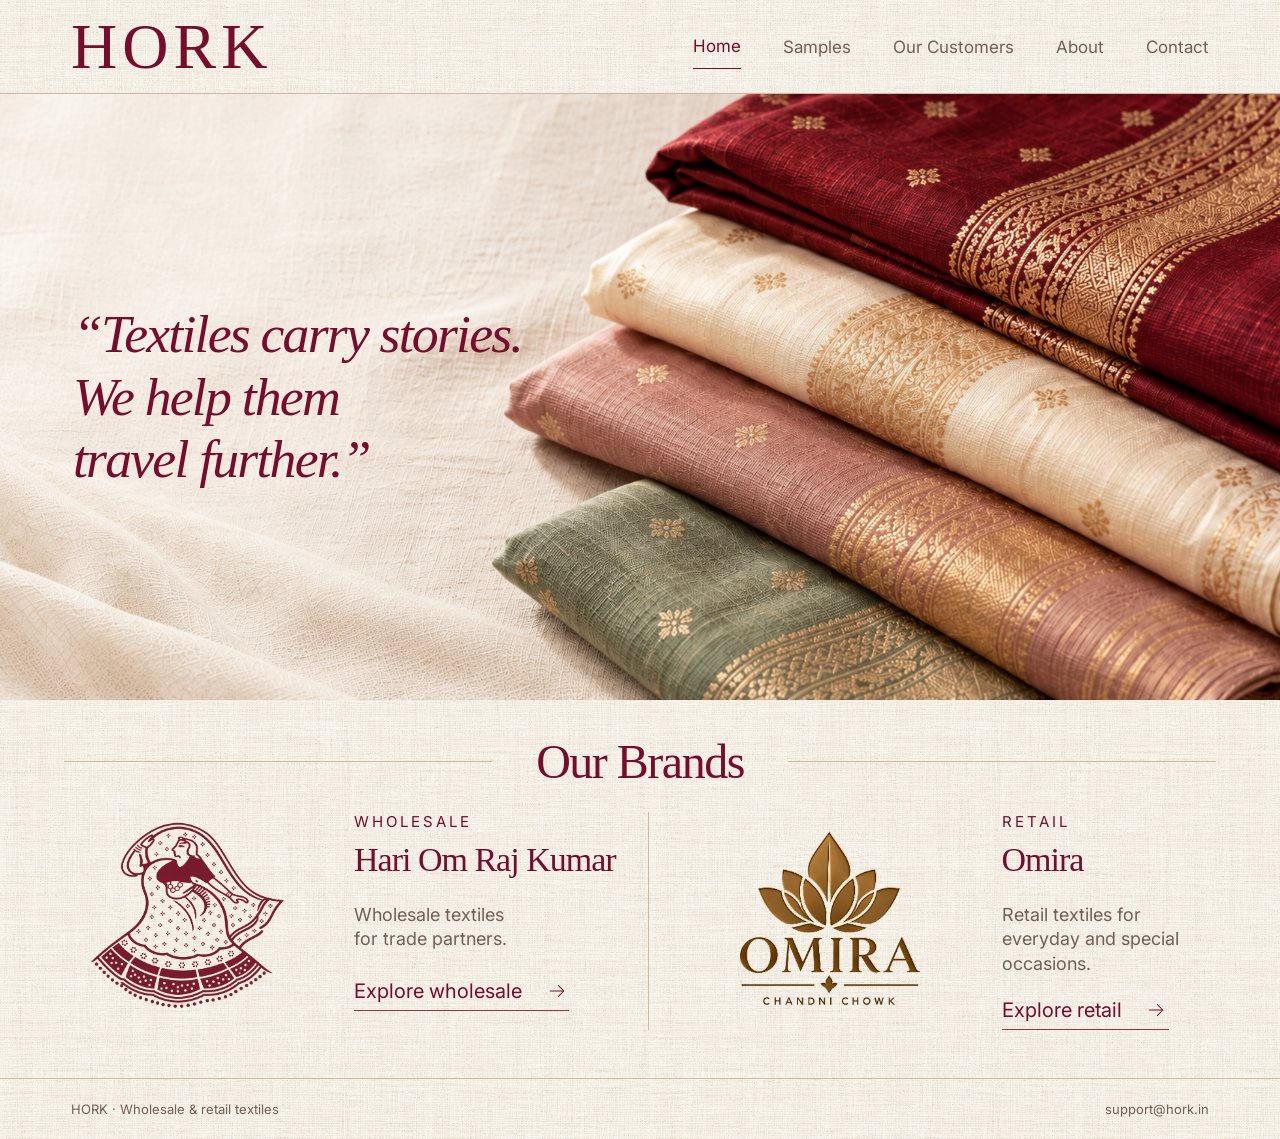
==== index.html @ 2f0a8061 "Publish linen HORK website with brand stories, samples, customers and contact" ====
<!doctype html>
<html lang="en">
  <head>
    <meta charset="UTF-8" />
    <meta name="viewport" content="width=device-width, initial-scale=1.0" />
    <meta name="description" content="HORK: Hari Om Raj Kumar wholesale textiles and Omira retail sarees." />
    <title>HORK — Sarees &amp; Textiles</title>
    <script type="module" crossorigin src="/assets/index-D04ZUl2L.js"></script>
    <link rel="stylesheet" crossorigin href="/assets/index-C1t4Ljke.css">
  </head>
  <body>
    <div id="root"></div>
  </body>
</html>
---- assets/index-C1t4Ljke.css ----
@import"https://fonts.googleapis.com/css2?family=Inter:wght@400;500&display=swap";:root{font-family:Inter,Arial,sans-serif;color:#715f58;background:#fcf9f3;--maroon:#760d2d;--rule:#cfb9a4}html{scroll-behavior:smooth}body{background:url(/assets/linen-texture.png) repeat;background-size:650px}button{font:inherit;cursor:pointer}a{color:inherit}a:focus-visible,button:focus-visible{outline:3px solid #b78a44;outline-offset:6px}h1,h2,h3,p{margin:0}h1,h2,h3,.wordmark{font-family:Georgia,Times New Roman,serif;font-weight:400;color:var(--maroon)}header{height:94px;padding:0 5.55%;display:flex;align-items:center;justify-content:space-between;border-bottom:1px solid var(--rule)}.wordmark{font-size:64px;letter-spacing:5px;text-decoration:none;line-height:1}nav{display:flex;align-items:center;gap:42px;font-size:17px}nav a,nav button{border:0;background:none;text-decoration:none;padding:12px 0;color:inherit}nav a[aria-current]{color:var(--maroon);border-bottom:1px solid var(--maroon)}nav a:hover,nav button:hover{color:var(--maroon)}.menu-toggle{display:none}.hero{height:606px;position:relative;overflow:hidden}.hero-image{width:100%;height:100%;position:absolute;top:0;right:0;bottom:0;left:0;object-fit:cover;object-position:center}.hero-content{position:relative;padding:116px 0 0 5.7%;width:43%}h1{font-size:100px;letter-spacing:-4px;line-height:.85}.hero p{font-size:30px;line-height:1.4;margin:25px 0 27px}.primary{display:inline-flex;align-items:center;justify-content:center;gap:26px;background:#7e203b;color:#fffaf5;text-decoration:none;padding:20px 42px;font-size:20px;min-height:65px}.primary:hover{background:#68122c}.arrow{display:inline-block;flex:none;width:25px;height:20px;background:currentColor;mask:url(/assets/arrow-right.svg) center/contain no-repeat}.brands{padding:34px 5% 48px;scroll-margin-top:16px}.section-heading{display:flex;align-items:center;gap:44px;margin-bottom:23px}.section-heading:before,.section-heading:after{content:"";height:1px;flex:1;background:var(--rule)}h2{font-size:48px;letter-spacing:-1.5px}.brand-grid{display:grid;grid-template-columns:1fr 1fr}.brand{display:grid;grid-template-columns:245px 1fr;gap:43px;padding:0 32px 0 2px;align-items:start}.brand+.brand{border-left:1px solid var(--rule);padding:0 0 0 58px;grid-template-columns:245px 1fr;gap:50px}.brand-logo{width:220px;height:220px;object-fit:contain;margin:2px auto 0}.eyebrow{font-size:15px;letter-spacing:3px;text-transform:uppercase;color:var(--maroon);margin-bottom:10px}h3{font-size:34px;white-space:nowrap;letter-spacing:-1px}.subtitle{font-size:20px;line-height:1.5}.gold-rule{height:1px;width:54px;background:#b88a42;margin:17px 0}.description{font-size:20px;line-height:1.35;white-space:pre-line;min-height:54px}.text-link{border:0;border-bottom:1px solid #96324b;background:none;color:var(--maroon);display:inline-flex;align-items:center;gap:22px;font-size:20px;padding:0 0 7px;margin-top:22px}.text-link:hover{color:#a33655}footer{padding:22px 5.55%;border-top:1px solid var(--rule);display:flex;justify-content:space-between;font-size:13px}footer a{text-decoration:none}.skip{position:absolute;left:20px;top:-100px;background:#fff;padding:12px;z-index:10}.skip:focus{top:10px}.dialog-backdrop{position:fixed;top:0;right:0;bottom:0;left:0;background:#5d263c66;z-index:30;display:grid;place-items:center;padding:24px}dialog{position:relative;inset:auto;margin:0;border:1px solid var(--rule);max-width:600px;width:100%;background:#fcf9f3;color:#715f58;padding:46px}dialog h2{margin:18px 0}dialog p{line-height:1.7;margin-bottom:28px}dialog .close{float:right;background:none;border:0;color:var(--maroon);text-decoration:underline}dialog .primary{font-size:16px;padding:14px 24px}@media(min-width:1600px){.hero{height:42.2vw}.hero-content{padding-top:8vw}h1{font-size:7vw}.hero p{font-size:2.1vw}.brand{grid-template-columns:38% 1fr}.brand+.brand{grid-template-columns:38% 1fr}.brand-logo{width:90%;height:240px}}@media(max-width:1250px){.brand{grid-template-columns:34% 1fr;gap:22px;padding-right:22px}.brand+.brand{grid-template-columns:34% 1fr;gap:22px;padding-left:30px}.brand-logo{width:100%;height:190px}h3{font-size:27px}.description,.text-link,.subtitle{font-size:17px}.hero-content{width:48%}h1{font-size:88px}.hero p{font-size:25px}nav{gap:28px}}@media(max-width:760px){header{height:78px;padding:0 24px}.wordmark{font-size:40px}.menu-toggle{display:block;background:none;border:1px solid var(--rule);color:var(--maroon);padding:9px 13px}nav{display:none;position:absolute;top:78px;left:0;right:0;z-index:20;background:#fcf9f3;padding:16px 24px}nav.open{display:flex;flex-wrap:wrap;gap:24px}.hero{height:auto;padding-bottom:270px;background:#fcf9f3}.hero-image{top:auto;bottom:0;height:270px;object-position:right center}.hero-content{width:100%;padding:40px 24px 38px;background:url(/assets/linen-texture.png);background-size:650px}h1{font-size:65px;line-height:.95;letter-spacing:-2px}.hero p{font-size:21px;margin:20px 0 24px}.primary{font-size:17px;min-height:54px;padding:15px 24px}.brands{padding:30px 24px}.section-heading{gap:18px;margin-bottom:30px}h2{font-size:36px}.brand-grid{grid-template-columns:1fr}.brand,.brand+.brand{grid-template-columns:110px 1fr;gap:22px;padding:0;border:0}.brand+.brand{border-top:1px solid var(--rule);padding-top:28px;margin-top:28px}.brand-logo{height:130px}h3{font-size:25px;white-space:normal}.eyebrow{font-size:12px;letter-spacing:2px}.description{white-space:normal;min-height:0}.gold-rule{margin:13px 0}.text-link{margin-top:16px;font-size:16px;gap:12px}footer{gap:15px;flex-direction:column;padding:22px 24px}dialog{padding:28px}}@media(prefers-reduced-motion:reduce){html{scroll-behavior:auto}}.brand h3+.description{margin-top:24px}.contact-page .samples-intro{max-width:800px}.contact-layout{display:grid;grid-template-columns:.9fr 1.1fr;gap:64px;border-top:1px solid var(--rule);padding-top:42px}.contact-brand{display:flex;gap:24px;padding:20px 0 32px;margin-bottom:26px;border-bottom:1px solid var(--rule)}.contact-brand img{width:100px;height:110px;object-fit:contain}.contact-brand h2{font-size:30px;letter-spacing:-.8px;margin-bottom:12px}.contact-brand p:not(.eyebrow){font-size:17px;line-height:1.6;margin:0}.contact-email a{font-size:24px;color:var(--maroon);text-underline-offset:6px}.enquiry-panel{background:#fcf9f3b3;border:1px solid var(--rule);padding:36px}.enquiry-panel h2{font-size:38px;margin-bottom:18px}.enquiry-panel>p{font-size:16px!important}.enquiry-form{display:grid;grid-template-columns:1fr 1fr;gap:24px;margin-top:28px}.enquiry-form label{display:flex;flex-direction:column;gap:10px;font-size:15px;color:var(--maroon)}.enquiry-form label span{color:#715f58}.enquiry-form input,.enquiry-form select,.enquiry-form textarea{width:100%;min-width:0;background:#fffdf8;border:1px solid #c8b6a5;border-radius:0;padding:13px;color:#5c4541;font:inherit;min-height:48px}.enquiry-form textarea{resize:vertical}.enquiry-form :is(input,select,textarea):focus{outline:2px solid #986c3b;outline-offset:2px}.form-wide{grid-column:1/-1}.enquiry-form button{border:0;font-size:17px;padding:16px 24px;min-height:54px}.form-status{font-size:15px!important;margin:0!important}@media(max-width:950px){.contact-layout{gap:32px;grid-template-columns:1fr}.contact-details{display:grid;grid-template-columns:1fr 1fr;gap:24px}.contact-email{grid-column:1/-1}.contact-brand{margin-bottom:0}.contact-brand img{width:75px;height:90px}}@media(max-width:600px){.contact-details,.enquiry-form{grid-template-columns:1fr}.enquiry-panel{padding:24px}.contact-brand h2{font-size:28px}.contact-layout{padding-top:24px}.contact-page .samples-intro h1{font-size:46px}}.samples-page{min-height:calc(100vh - 160px)}.samples-intro{max-width:720px;margin-bottom:52px}.samples-intro h1{font-size:72px;line-height:1.1;letter-spacing:-2px;margin:18px 0 24px}.sample-collections{display:grid;grid-template-columns:1fr 1fr;gap:48px}.sample-collection{min-width:0;border-top:1px solid var(--rule);padding-top:28px}.sample-identity{display:flex;align-items:center;gap:24px;min-height:120px;margin-bottom:28px}.sample-identity img{width:100px;height:110px;object-fit:contain}.sample-identity h2{font-size:32px;letter-spacing:-.8px}.samples-empty{padding:44px 28px;border:1px dashed var(--rule);text-align:center;background:#fcf9f366}.samples-empty h3{font-size:27px;white-space:normal;margin-bottom:12px}.samples-empty p{margin:0!important;font-size:16px!important}@media(max-width:760px){.sample-collections{grid-template-columns:1fr;gap:36px}.samples-intro h1{font-size:52px}.sample-identity{gap:18px}.sample-identity h2{font-size:28px}.sample-identity img{width:80px;height:90px}}.hero-content.hero-quote{width:43%;height:100%;padding:0 0 0 5.7%;display:flex;align-items:center}.hero-quote h1{font-size:clamp(38px,4.2vw,68px);line-height:1.16;letter-spacing:-1.8px;font-style:italic}@media(max-width:760px){.hero-content.hero-quote{width:100%;height:auto;min-height:300px;padding:48px 24px}.hero-quote h1{font-size:42px;letter-spacing:-1px}}.about-page{max-width:1440px;margin:auto;padding:72px 5.55% 64px}.about-intro{display:grid;grid-template-columns:1.05fr 1fr;gap:64px;align-items:center;padding-bottom:72px}.about-intro h1{font-size:66px;line-height:1.08;letter-spacing:-2px;margin:20px 0 28px}.about-page p:not(.eyebrow){font-size:18px;line-height:1.75;max-width:650px;margin-bottom:18px}.about-page .about-lead{font-size:24px;line-height:1.5}.about-fabric{width:100%;height:440px;object-fit:cover;object-position:right center}.about-brand{display:grid;grid-template-columns:260px 1fr;gap:64px;border-top:1px solid var(--rule);padding:60px 0;align-items:start}.about-logo{display:flex;justify-content:center;padding:16px}.about-logo img{width:210px;height:230px;object-fit:contain}.about-brand h2{margin:12px 0 24px;font-size:44px}.about-page .text-link{margin-top:12px;font-size:18px;text-decoration:none}.about-contact{border-top:1px solid var(--rule);padding-top:48px;text-align:center}.about-contact p{margin:20px auto 26px!important}.about-contact h2{font-size:44px}@media(max-width:900px){.about-intro{gap:32px}.about-intro h1{font-size:48px}.about-brand{grid-template-columns:190px 1fr;gap:32px}.about-logo img{width:170px}.about-page{padding-top:44px}}@media(max-width:600px){.about-page{padding:36px 24px}.about-intro{grid-template-columns:1fr;padding-bottom:36px}.about-intro h1{font-size:44px}.about-fabric{height:240px}.about-brand{grid-template-columns:1fr;gap:20px;padding:36px 0}.about-logo{justify-content:flex-start;padding:0}.about-logo img{height:160px;width:160px}.about-brand h2,.about-contact h2{font-size:34px}.about-page .about-lead{font-size:22px}}dialog[open]{position:fixed;top:0;right:0;bottom:0;left:0;margin:auto;height:fit-content;max-height:90vh;overflow:auto}dialog::backdrop{background:#5d263c66}@media(min-width:1251px)and (max-width:1599px){h1{font-size:94px}.description{font-size:18px;min-height:54px}.brand-logo{height:205px}}.enquiry-form .field-label{color:var(--maroon);line-height:20px}.field-label small{font-size:inherit;color:#715f58;margin-left:4px}.select-shell{position:relative;display:block}.enquiry-form select{-webkit-appearance:none;-moz-appearance:none;appearance:none;padding-right:42px;height:48px;cursor:pointer}.select-chevron{position:absolute;right:16px;top:9px;font-size:23px;line-height:24px;pointer-events:none}.enquiry-form :is(input,select,textarea):focus{outline:2px solid var(--maroon);outline-offset:2px}.customers-page .samples-intro{max-width:1000px}.customer-map{margin:0 0 60px;position:relative;border:1px solid var(--rule);background:#fcf9f3}.customer-map>img{display:block;width:100%;height:auto}.map-labels{position:absolute;top:0;right:0;bottom:46px;left:0}.map-label{position:absolute;background:#fffaf2ed;border:1px solid var(--rule);padding:6px 10px;color:var(--maroon);font-size:13px}.map-india{left:69%;top:49%}.map-usa{left:18%;top:43%}.map-canada{left:17%;top:22%}.map-afghanistan{left:61%;top:39%}.map-africa{left:47%;top:59%}.customer-map figcaption{border-top:1px solid var(--rule);padding:14px 20px;font-size:14px}.customer-regions{display:grid;grid-template-columns:1fr 1fr;gap:64px;margin-bottom:60px}.customer-regions h2{font-size:36px;margin:16px 0}.customer-regions ul{list-style:none;padding:0;margin:28px 0 0;display:grid;grid-template-columns:1fr 1fr;gap:0 24px}.customer-regions li{border-top:1px solid var(--rule);padding:16px 0;font-size:17px;color:var(--maroon)}.customer-regions small{display:block;color:#715f58;font-size:12px;margin-top:5px}@media(min-width:761px)and (max-width:1100px){header nav{gap:22px;font-size:15px}}@media(max-width:760px){.customers-page .samples-intro h1{font-size:44px}.customer-regions{grid-template-columns:1fr;gap:36px}.customer-regions h2{font-size:30px}.customer-map{margin-bottom:36px}.map-label{font-size:10px;padding:3px 5px}.map-afghanistan{left:57%;top:32%}}@media(max-width:450px){.map-labels{display:none}.customer-map figcaption{font-size:12px}}.enquiry-form label{line-height:20px}*{box-sizing:border-box}body{margin:0;min-width:320px;min-height:100vh;-webkit-font-smoothing:antialiased}.mobile-prototype{width:min(100vw,390px);height:min(100dvh,844px);margin-inline:auto;overflow:hidden;position:relative}
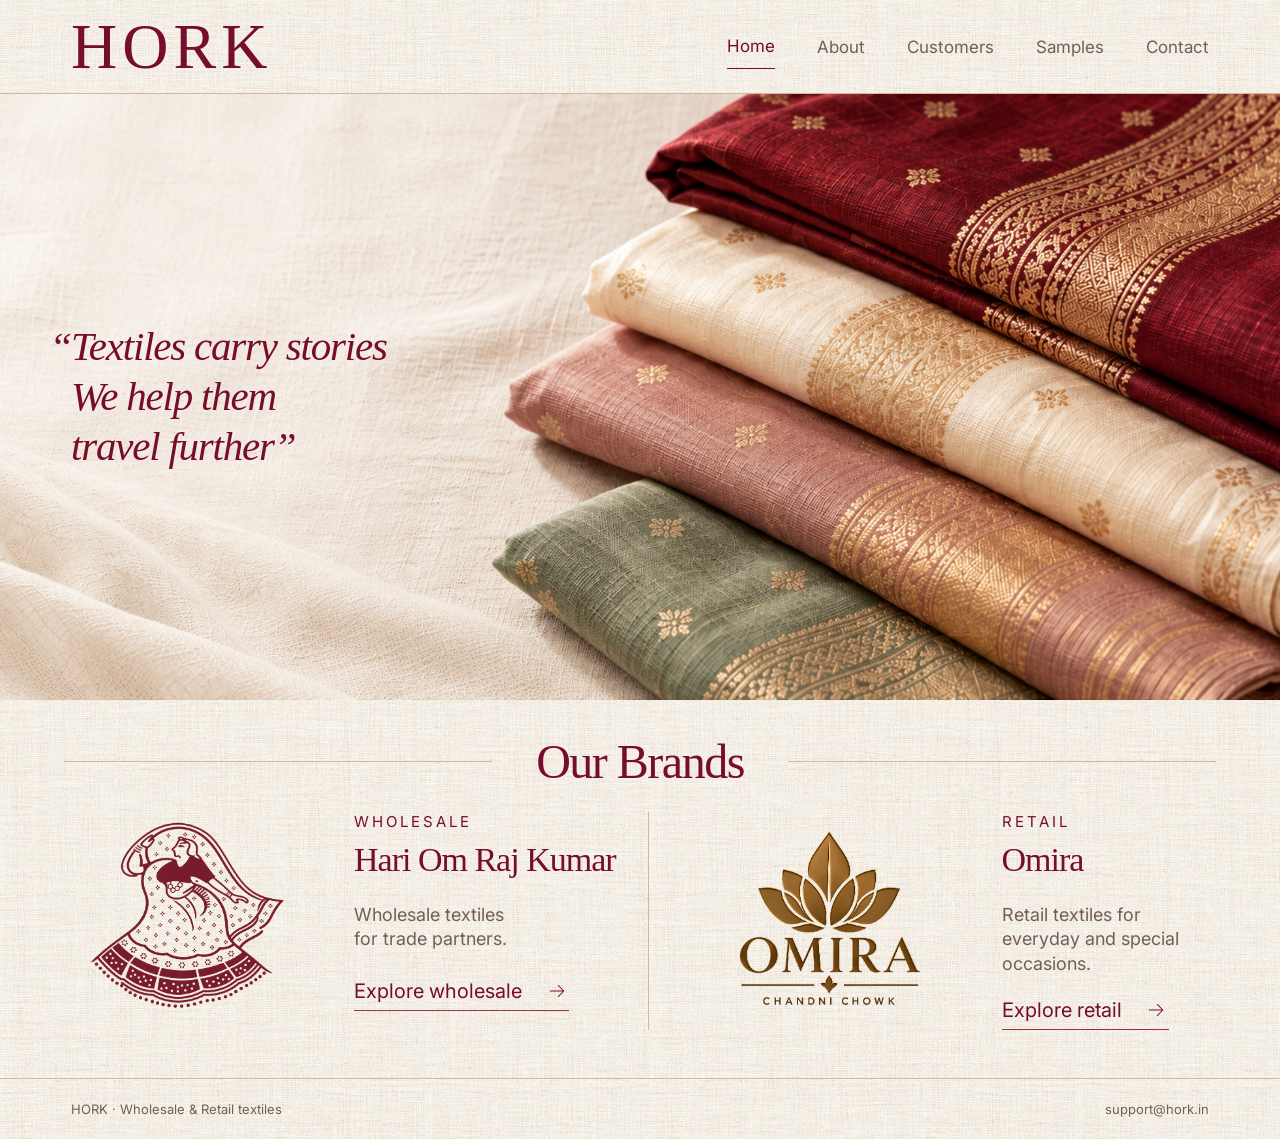
==== commit ed75c9ab: "Align homepage quote and refine navigation and footer text" ====
--- a/index.html
+++ b/index.html
@@ -5,8 +5,8 @@
     <meta name="viewport" content="width=device-width, initial-scale=1.0" />
     <meta name="description" content="HORK: Hari Om Raj Kumar wholesale textiles and Omira retail sarees." />
     <title>HORK — Sarees &amp; Textiles</title>
-    <script type="module" crossorigin src="/assets/index-D04ZUl2L.js"></script>
-    <link rel="stylesheet" crossorigin href="/assets/index-C1t4Ljke.css">
+    <script type="module" crossorigin src="/assets/index-CAEdMEhR.js"></script>
+    <link rel="stylesheet" crossorigin href="/assets/index-FcQAhUx3.css">
   </head>
   <body>
     <div id="root"></div>
--- a/assets/index-FcQAhUx3.css
+++ b/assets/index-FcQAhUx3.css
@@ -0,0 +1 @@
+@import"https://fonts.googleapis.com/css2?family=Inter:wght@400;500&display=swap";:root{font-family:Inter,Arial,sans-serif;color:#715f58;background:#fcf9f3;--maroon:#760d2d;--rule:#cfb9a4}html{scroll-behavior:smooth}body{background:url(/assets/linen-texture.png) repeat;background-size:650px}button{font:inherit;cursor:pointer}a{color:inherit}a:focus-visible,button:focus-visible{outline:3px solid #b78a44;outline-offset:6px}h1,h2,h3,p{margin:0}h1,h2,h3,.wordmark{font-family:Georgia,Times New Roman,serif;font-weight:400;color:var(--maroon)}header{height:94px;padding:0 5.55%;display:flex;align-items:center;justify-content:space-between;border-bottom:1px solid var(--rule)}.wordmark{font-size:64px;letter-spacing:5px;text-decoration:none;line-height:1}nav{display:flex;align-items:center;gap:42px;font-size:17px}nav a,nav button{border:0;background:none;text-decoration:none;padding:12px 0;color:inherit}nav a[aria-current]{color:var(--maroon);border-bottom:1px solid var(--maroon)}nav a:hover,nav button:hover{color:var(--maroon)}.menu-toggle{display:none}.hero{height:606px;position:relative;overflow:hidden}.hero-image{width:100%;height:100%;position:absolute;top:0;right:0;bottom:0;left:0;object-fit:cover;object-position:center}.hero-content{position:relative;padding:116px 0 0 5.7%;width:43%}h1{font-size:100px;letter-spacing:-4px;line-height:.85}.hero p{font-size:30px;line-height:1.4;margin:25px 0 27px}.primary{display:inline-flex;align-items:center;justify-content:center;gap:26px;background:#7e203b;color:#fffaf5;text-decoration:none;padding:20px 42px;font-size:20px;min-height:65px}.primary:hover{background:#68122c}.arrow{display:inline-block;flex:none;width:25px;height:20px;background:currentColor;mask:url(/assets/arrow-right.svg) center/contain no-repeat}.brands{padding:34px 5% 48px;scroll-margin-top:16px}.section-heading{display:flex;align-items:center;gap:44px;margin-bottom:23px}.section-heading:before,.section-heading:after{content:"";height:1px;flex:1;background:var(--rule)}h2{font-size:48px;letter-spacing:-1.5px}.brand-grid{display:grid;grid-template-columns:1fr 1fr}.brand{display:grid;grid-template-columns:245px 1fr;gap:43px;padding:0 32px 0 2px;align-items:start}.brand+.brand{border-left:1px solid var(--rule);padding:0 0 0 58px;grid-template-columns:245px 1fr;gap:50px}.brand-logo{width:220px;height:220px;object-fit:contain;margin:2px auto 0}.eyebrow{font-size:15px;letter-spacing:3px;text-transform:uppercase;color:var(--maroon);margin-bottom:10px}h3{font-size:34px;white-space:nowrap;letter-spacing:-1px}.subtitle{font-size:20px;line-height:1.5}.gold-rule{height:1px;width:54px;background:#b88a42;margin:17px 0}.description{font-size:20px;line-height:1.35;white-space:pre-line;min-height:54px}.text-link{border:0;border-bottom:1px solid #96324b;background:none;color:var(--maroon);display:inline-flex;align-items:center;gap:22px;font-size:20px;padding:0 0 7px;margin-top:22px}.text-link:hover{color:#a33655}footer{padding:22px 5.55%;border-top:1px solid var(--rule);display:flex;justify-content:space-between;font-size:13px}footer a{text-decoration:none}.skip{position:absolute;left:20px;top:-100px;background:#fff;padding:12px;z-index:10}.skip:focus{top:10px}.dialog-backdrop{position:fixed;top:0;right:0;bottom:0;left:0;background:#5d263c66;z-index:30;display:grid;place-items:center;padding:24px}dialog{position:relative;inset:auto;margin:0;border:1px solid var(--rule);max-width:600px;width:100%;background:#fcf9f3;color:#715f58;padding:46px}dialog h2{margin:18px 0}dialog p{line-height:1.7;margin-bottom:28px}dialog .close{float:right;background:none;border:0;color:var(--maroon);text-decoration:underline}dialog .primary{font-size:16px;padding:14px 24px}@media(min-width:1600px){.hero{height:42.2vw}.hero-content{padding-top:8vw}h1{font-size:7vw}.hero p{font-size:2.1vw}.brand{grid-template-columns:38% 1fr}.brand+.brand{grid-template-columns:38% 1fr}.brand-logo{width:90%;height:240px}}@media(max-width:1250px){.brand{grid-template-columns:34% 1fr;gap:22px;padding-right:22px}.brand+.brand{grid-template-columns:34% 1fr;gap:22px;padding-left:30px}.brand-logo{width:100%;height:190px}h3{font-size:27px}.description,.text-link,.subtitle{font-size:17px}.hero-content{width:48%}h1{font-size:88px}.hero p{font-size:25px}nav{gap:28px}}@media(max-width:760px){header{height:78px;padding:0 24px}.wordmark{font-size:40px}.menu-toggle{display:block;background:none;border:1px solid var(--rule);color:var(--maroon);padding:9px 13px}nav{display:none;position:absolute;top:78px;left:0;right:0;z-index:20;background:#fcf9f3;padding:16px 24px}nav.open{display:flex;flex-wrap:wrap;gap:24px}.hero{height:auto;padding-bottom:270px;background:#fcf9f3}.hero-image{top:auto;bottom:0;height:270px;object-position:right center}.hero-content{width:100%;padding:40px 24px 38px;background:url(/assets/linen-texture.png);background-size:650px}h1{font-size:65px;line-height:.95;letter-spacing:-2px}.hero p{font-size:21px;margin:20px 0 24px}.primary{font-size:17px;min-height:54px;padding:15px 24px}.brands{padding:30px 24px}.section-heading{gap:18px;margin-bottom:30px}h2{font-size:36px}.brand-grid{grid-template-columns:1fr}.brand,.brand+.brand{grid-template-columns:110px 1fr;gap:22px;padding:0;border:0}.brand+.brand{border-top:1px solid var(--rule);padding-top:28px;margin-top:28px}.brand-logo{height:130px}h3{font-size:25px;white-space:normal}.eyebrow{font-size:12px;letter-spacing:2px}.description{white-space:normal;min-height:0}.gold-rule{margin:13px 0}.text-link{margin-top:16px;font-size:16px;gap:12px}footer{gap:15px;flex-direction:column;padding:22px 24px}dialog{padding:28px}}@media(prefers-reduced-motion:reduce){html{scroll-behavior:auto}}.brand h3+.description{margin-top:24px}.contact-page .samples-intro{max-width:800px}.contact-layout{display:grid;grid-template-columns:.9fr 1.1fr;gap:64px;border-top:1px solid var(--rule);padding-top:42px}.contact-brand{display:flex;gap:24px;padding:20px 0 32px;margin-bottom:26px;border-bottom:1px solid var(--rule)}.contact-brand img{width:100px;height:110px;object-fit:contain}.contact-brand h2{font-size:30px;letter-spacing:-.8px;margin-bottom:12px}.contact-brand p:not(.eyebrow){font-size:17px;line-height:1.6;margin:0}.contact-email a{font-size:24px;color:var(--maroon);text-underline-offset:6px}.enquiry-panel{background:#fcf9f3b3;border:1px solid var(--rule);padding:36px}.enquiry-panel h2{font-size:38px;margin-bottom:18px}.enquiry-panel>p{font-size:16px!important}.enquiry-form{display:grid;grid-template-columns:1fr 1fr;gap:24px;margin-top:28px}.enquiry-form label{display:flex;flex-direction:column;gap:10px;font-size:15px;color:var(--maroon)}.enquiry-form label span{color:#715f58}.enquiry-form input,.enquiry-form select,.enquiry-form textarea{width:100%;min-width:0;background:#fffdf8;border:1px solid #c8b6a5;border-radius:0;padding:13px;color:#5c4541;font:inherit;min-height:48px}.enquiry-form textarea{resize:vertical}.enquiry-form :is(input,select,textarea):focus{outline:2px solid #986c3b;outline-offset:2px}.form-wide{grid-column:1/-1}.enquiry-form button{border:0;font-size:17px;padding:16px 24px;min-height:54px}.form-status{font-size:15px!important;margin:0!important}@media(max-width:950px){.contact-layout{gap:32px;grid-template-columns:1fr}.contact-details{display:grid;grid-template-columns:1fr 1fr;gap:24px}.contact-email{grid-column:1/-1}.contact-brand{margin-bottom:0}.contact-brand img{width:75px;height:90px}}@media(max-width:600px){.contact-details,.enquiry-form{grid-template-columns:1fr}.enquiry-panel{padding:24px}.contact-brand h2{font-size:28px}.contact-layout{padding-top:24px}.contact-page .samples-intro h1{font-size:46px}}.samples-page{min-height:calc(100vh - 160px)}.samples-intro{max-width:720px;margin-bottom:52px}.samples-intro h1{font-size:72px;line-height:1.1;letter-spacing:-2px;margin:18px 0 24px}.sample-collections{display:grid;grid-template-columns:1fr 1fr;gap:48px}.sample-collection{min-width:0;border-top:1px solid var(--rule);padding-top:28px}.sample-identity{display:flex;align-items:center;gap:24px;min-height:120px;margin-bottom:28px}.sample-identity img{width:100px;height:110px;object-fit:contain}.sample-identity h2{font-size:32px;letter-spacing:-.8px}.samples-empty{padding:44px 28px;border:1px dashed var(--rule);text-align:center;background:#fcf9f366}.samples-empty h3{font-size:27px;white-space:normal;margin-bottom:12px}.samples-empty p{margin:0!important;font-size:16px!important}@media(max-width:760px){.sample-collections{grid-template-columns:1fr;gap:36px}.samples-intro h1{font-size:52px}.sample-identity{gap:18px}.sample-identity h2{font-size:28px}.sample-identity img{width:80px;height:90px}}.hero-content.hero-quote{width:43%;height:100%;padding:0 0 0 5.7%;display:flex;align-items:center}.hero-quote h1{font-size:clamp(38px,4.2vw,68px);line-height:1.16;letter-spacing:-1.8px;font-style:italic}@media(max-width:760px){.hero-content.hero-quote{width:100%;height:auto;min-height:300px;padding:48px 24px}.hero-quote h1{font-size:42px;letter-spacing:-1px}}.about-page{max-width:1440px;margin:auto;padding:72px 5.55% 64px}.about-intro{display:grid;grid-template-columns:1.05fr 1fr;gap:64px;align-items:center;padding-bottom:72px}.about-intro h1{font-size:66px;line-height:1.08;letter-spacing:-2px;margin:20px 0 28px}.about-page p:not(.eyebrow){font-size:18px;line-height:1.75;max-width:650px;margin-bottom:18px}.about-page .about-lead{font-size:24px;line-height:1.5}.about-fabric{width:100%;height:440px;object-fit:cover;object-position:right center}.about-brand{display:grid;grid-template-columns:260px 1fr;gap:64px;border-top:1px solid var(--rule);padding:60px 0;align-items:start}.about-logo{display:flex;justify-content:center;padding:16px}.about-logo img{width:210px;height:230px;object-fit:contain}.about-brand h2{margin:12px 0 24px;font-size:44px}.about-page .text-link{margin-top:12px;font-size:18px;text-decoration:none}.about-contact{border-top:1px solid var(--rule);padding-top:48px;text-align:center}.about-contact p{margin:20px auto 26px!important}.about-contact h2{font-size:44px}@media(max-width:900px){.about-intro{gap:32px}.about-intro h1{font-size:48px}.about-brand{grid-template-columns:190px 1fr;gap:32px}.about-logo img{width:170px}.about-page{padding-top:44px}}@media(max-width:600px){.about-page{padding:36px 24px}.about-intro{grid-template-columns:1fr;padding-bottom:36px}.about-intro h1{font-size:44px}.about-fabric{height:240px}.about-brand{grid-template-columns:1fr;gap:20px;padding:36px 0}.about-logo{justify-content:flex-start;padding:0}.about-logo img{height:160px;width:160px}.about-brand h2,.about-contact h2{font-size:34px}.about-page .about-lead{font-size:22px}}dialog[open]{position:fixed;top:0;right:0;bottom:0;left:0;margin:auto;height:fit-content;max-height:90vh;overflow:auto}dialog::backdrop{background:#5d263c66}@media(min-width:1251px)and (max-width:1599px){h1{font-size:94px}.description{font-size:18px;min-height:54px}.brand-logo{height:205px}}.enquiry-form .field-label{color:var(--maroon);line-height:20px}.field-label small{font-size:inherit;color:#715f58;margin-left:4px}.select-shell{position:relative;display:block}.enquiry-form select{-webkit-appearance:none;-moz-appearance:none;appearance:none;padding-right:42px;height:48px;cursor:pointer}.select-chevron{position:absolute;right:16px;top:9px;font-size:23px;line-height:24px;pointer-events:none}.enquiry-form :is(input,select,textarea):focus{outline:2px solid var(--maroon);outline-offset:2px}.customers-page .samples-intro{max-width:1000px}.customer-map{margin:0 0 60px;position:relative;border:1px solid var(--rule);background:#fcf9f3}.customer-map>img{display:block;width:100%;height:auto}.map-labels{position:absolute;top:0;right:0;bottom:46px;left:0}.map-label{position:absolute;background:#fffaf2ed;border:1px solid var(--rule);padding:6px 10px;color:var(--maroon);font-size:13px}.map-india{left:69%;top:49%}.map-usa{left:18%;top:43%}.map-canada{left:17%;top:22%}.map-afghanistan{left:61%;top:39%}.map-africa{left:47%;top:59%}.customer-map figcaption{border-top:1px solid var(--rule);padding:14px 20px;font-size:14px}.customer-regions{display:grid;grid-template-columns:1fr 1fr;gap:64px;margin-bottom:60px}.customer-regions h2{font-size:36px;margin:16px 0}.customer-regions ul{list-style:none;padding:0;margin:28px 0 0;display:grid;grid-template-columns:1fr 1fr;gap:0 24px}.customer-regions li{border-top:1px solid var(--rule);padding:16px 0;font-size:17px;color:var(--maroon)}.customer-regions small{display:block;color:#715f58;font-size:12px;margin-top:5px}@media(min-width:761px)and (max-width:1100px){header nav{gap:22px;font-size:15px}}@media(max-width:760px){.customers-page .samples-intro h1{font-size:44px}.customer-regions{grid-template-columns:1fr;gap:36px}.customer-regions h2{font-size:30px}.customer-map{margin-bottom:36px}.map-label{font-size:10px;padding:3px 5px}.map-afghanistan{left:57%;top:32%}}@media(max-width:450px){.map-labels{display:none}.customer-map figcaption{font-size:12px}}.enquiry-form label{line-height:20px}.hero-quote h1{position:relative;font-size:clamp(28px,3.2vw,60px);line-height:1.22;letter-spacing:-1.2px;text-align:left}.quote-line{display:block;white-space:nowrap}.quote-opening{position:absolute;right:100%;top:0}.hero-content.hero-quote{padding-left:5.55%}@media(max-width:760px){.hero-content.hero-quote{padding:48px 32px}.hero-quote h1{font-size:clamp(27px,5.8vw,42px);letter-spacing:-.7px}}*{box-sizing:border-box}body{margin:0;min-width:320px;min-height:100vh;-webkit-font-smoothing:antialiased}.mobile-prototype{width:min(100vw,390px);height:min(100dvh,844px);margin-inline:auto;overflow:hidden;position:relative}
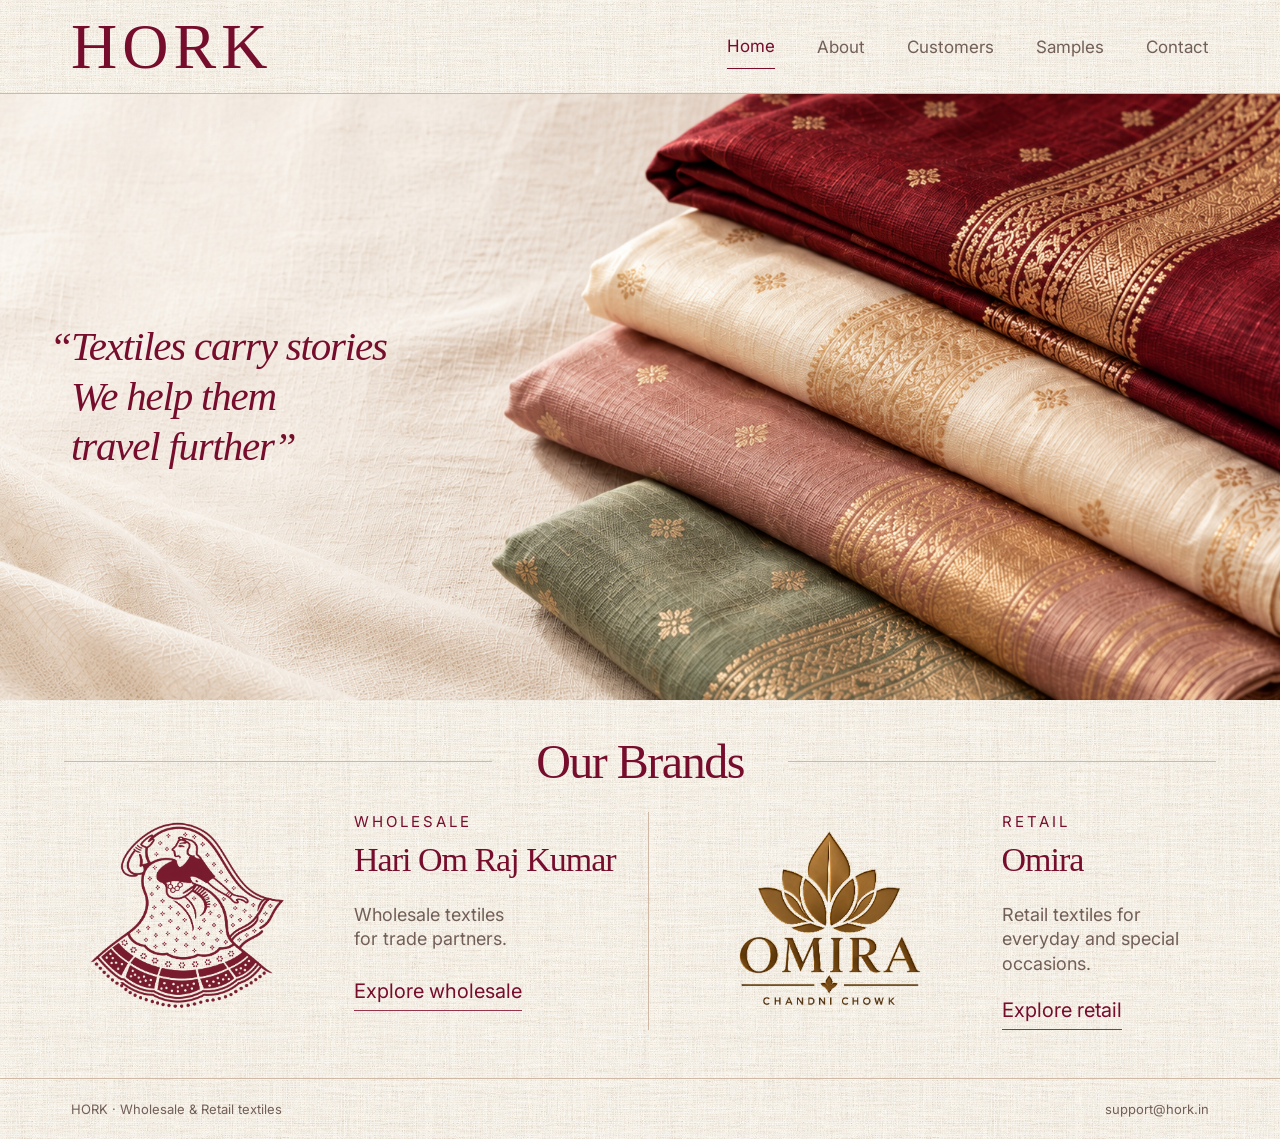
==== commit 45724048: "Replace legacy browser icons and simplify homepage brand links" ====
--- a/index.html
+++ b/index.html
@@ -5,8 +5,10 @@
     <meta name="viewport" content="width=device-width, initial-scale=1.0" />
     <meta name="description" content="HORK: Hari Om Raj Kumar wholesale textiles and Omira retail sarees." />
     <title>HORK — Sarees &amp; Textiles</title>
-    <script type="module" crossorigin src="/assets/index-CAEdMEhR.js"></script>
-    <link rel="stylesheet" crossorigin href="/assets/index-FcQAhUx3.css">
+    <link rel="icon" type="image/svg+xml" href="/favicon.svg?v=20261028" />
+    <link rel="apple-touch-icon" href="/favicon-180.png?v=20261028" />
+    <script type="module" crossorigin src="/assets/index-CmtzNdHt.js"></script>
+    <link rel="stylesheet" crossorigin href="/assets/index-DatLhzse.css">
   </head>
   <body>
     <div id="root"></div>
--- a/assets/index-DatLhzse.css
+++ b/assets/index-DatLhzse.css
@@ -0,0 +1 @@
+@import"https://fonts.googleapis.com/css2?family=Inter:wght@400;500&display=swap";:root{font-family:Inter,Arial,sans-serif;color:#715f58;background:#fcf9f3;--maroon:#760d2d;--rule:#cfb9a4}html{scroll-behavior:smooth}body{background:url(/assets/linen-texture.png) repeat;background-size:650px}button{font:inherit;cursor:pointer}a{color:inherit}a:focus-visible,button:focus-visible{outline:3px solid #b78a44;outline-offset:6px}h1,h2,h3,p{margin:0}h1,h2,h3,.wordmark{font-family:Georgia,Times New Roman,serif;font-weight:400;color:var(--maroon)}header{height:94px;padding:0 5.55%;display:flex;align-items:center;justify-content:space-between;border-bottom:1px solid var(--rule)}.wordmark{font-size:64px;letter-spacing:5px;text-decoration:none;line-height:1}nav{display:flex;align-items:center;gap:42px;font-size:17px}nav a,nav button{border:0;background:none;text-decoration:none;padding:12px 0;color:inherit}nav a[aria-current]{color:var(--maroon);border-bottom:1px solid var(--maroon)}nav a:hover,nav button:hover{color:var(--maroon)}.menu-toggle{display:none}.hero{height:606px;position:relative;overflow:hidden}.hero-image{width:100%;height:100%;position:absolute;top:0;right:0;bottom:0;left:0;object-fit:cover;object-position:center}.hero-content{position:relative;padding:116px 0 0 5.7%;width:43%}h1{font-size:100px;letter-spacing:-4px;line-height:.85}.hero p{font-size:30px;line-height:1.4;margin:25px 0 27px}.primary{display:inline-flex;align-items:center;justify-content:center;gap:26px;background:#7e203b;color:#fffaf5;text-decoration:none;padding:20px 42px;font-size:20px;min-height:65px}.primary:hover{background:#68122c}.arrow{display:inline-block;flex:none;width:25px;height:20px;background:currentColor;mask:url(/assets/arrow-right.svg) center/contain no-repeat}.brands{padding:34px 5% 48px;scroll-margin-top:16px}.section-heading{display:flex;align-items:center;gap:44px;margin-bottom:23px}.section-heading:before,.section-heading:after{content:"";height:1px;flex:1;background:var(--rule)}h2{font-size:48px;letter-spacing:-1.5px}.brand-grid{display:grid;grid-template-columns:1fr 1fr}.brand{display:grid;grid-template-columns:245px 1fr;gap:43px;padding:0 32px 0 2px;align-items:start}.brand+.brand{border-left:1px solid var(--rule);padding:0 0 0 58px;grid-template-columns:245px 1fr;gap:50px}.brand-logo{width:220px;height:220px;object-fit:contain;margin:2px auto 0}.eyebrow{font-size:15px;letter-spacing:3px;text-transform:uppercase;color:var(--maroon);margin-bottom:10px}h3{font-size:34px;white-space:nowrap;letter-spacing:-1px}.subtitle{font-size:20px;line-height:1.5}.gold-rule{height:1px;width:54px;background:#b88a42;margin:17px 0}.description{font-size:20px;line-height:1.35;white-space:pre-line;min-height:54px}.text-link{border:0;border-bottom:1px solid #96324b;background:none;color:var(--maroon);display:inline-flex;align-items:center;gap:22px;font-size:20px;padding:0 0 7px;margin-top:22px}.text-link:hover{color:#a33655}footer{padding:22px 5.55%;border-top:1px solid var(--rule);display:flex;justify-content:space-between;font-size:13px}footer a{text-decoration:none}.skip{position:absolute;left:20px;top:-100px;background:#fff;padding:12px;z-index:10}.skip:focus{top:10px}.dialog-backdrop{position:fixed;top:0;right:0;bottom:0;left:0;background:#5d263c66;z-index:30;display:grid;place-items:center;padding:24px}dialog{position:relative;inset:auto;margin:0;border:1px solid var(--rule);max-width:600px;width:100%;background:#fcf9f3;color:#715f58;padding:46px}dialog h2{margin:18px 0}dialog p{line-height:1.7;margin-bottom:28px}dialog .close{float:right;background:none;border:0;color:var(--maroon);text-decoration:underline}dialog .primary{font-size:16px;padding:14px 24px}@media(min-width:1600px){.hero{height:42.2vw}.hero-content{padding-top:8vw}h1{font-size:7vw}.hero p{font-size:2.1vw}.brand{grid-template-columns:38% 1fr}.brand+.brand{grid-template-columns:38% 1fr}.brand-logo{width:90%;height:240px}}@media(max-width:1250px){.brand{grid-template-columns:34% 1fr;gap:22px;padding-right:22px}.brand+.brand{grid-template-columns:34% 1fr;gap:22px;padding-left:30px}.brand-logo{width:100%;height:190px}h3{font-size:27px}.description,.text-link,.subtitle{font-size:17px}.hero-content{width:48%}h1{font-size:88px}.hero p{font-size:25px}nav{gap:28px}}@media(max-width:760px){header{height:78px;padding:0 24px}.wordmark{font-size:40px}.menu-toggle{display:block;background:none;border:1px solid var(--rule);color:var(--maroon);padding:9px 13px}nav{display:none;position:absolute;top:78px;left:0;right:0;z-index:20;background:#fcf9f3;padding:16px 24px}nav.open{display:flex;flex-wrap:wrap;gap:24px}.hero{height:auto;padding-bottom:270px;background:#fcf9f3}.hero-image{top:auto;bottom:0;height:270px;object-position:right center}.hero-content{width:100%;padding:40px 24px 38px;background:url(/assets/linen-texture.png);background-size:650px}h1{font-size:65px;line-height:.95;letter-spacing:-2px}.hero p{font-size:21px;margin:20px 0 24px}.primary{font-size:17px;min-height:54px;padding:15px 24px}.brands{padding:30px 24px}.section-heading{gap:18px;margin-bottom:30px}h2{font-size:36px}.brand-grid{grid-template-columns:1fr}.brand,.brand+.brand{grid-template-columns:110px 1fr;gap:22px;padding:0;border:0}.brand+.brand{border-top:1px solid var(--rule);padding-top:28px;margin-top:28px}.brand-logo{height:130px}h3{font-size:25px;white-space:normal}.eyebrow{font-size:12px;letter-spacing:2px}.description{white-space:normal;min-height:0}.gold-rule{margin:13px 0}.text-link{margin-top:16px;font-size:16px;gap:12px}footer{gap:15px;flex-direction:column;padding:22px 24px}dialog{padding:28px}}@media(prefers-reduced-motion:reduce){html{scroll-behavior:auto}}.brand h3+.description{margin-top:24px}.contact-page .samples-intro{max-width:800px}.contact-layout{display:grid;grid-template-columns:.9fr 1.1fr;gap:64px;border-top:1px solid var(--rule);padding-top:42px}.contact-brand{display:flex;gap:24px;padding:20px 0 32px;margin-bottom:26px;border-bottom:1px solid var(--rule)}.contact-brand img{width:100px;height:110px;object-fit:contain}.contact-brand h2{font-size:30px;letter-spacing:-.8px;margin-bottom:12px}.contact-brand p:not(.eyebrow){font-size:17px;line-height:1.6;margin:0}.contact-email a{font-size:24px;color:var(--maroon);text-underline-offset:6px}.enquiry-panel{background:#fcf9f3b3;border:1px solid var(--rule);padding:36px}.enquiry-panel h2{font-size:38px;margin-bottom:18px}.enquiry-panel>p{font-size:16px!important}.enquiry-form{display:grid;grid-template-columns:1fr 1fr;gap:24px;margin-top:28px}.enquiry-form label{display:flex;flex-direction:column;gap:10px;font-size:15px;color:var(--maroon)}.enquiry-form label span{color:#715f58}.enquiry-form input,.enquiry-form select,.enquiry-form textarea{width:100%;min-width:0;background:#fffdf8;border:1px solid #c8b6a5;border-radius:0;padding:13px;color:#5c4541;font:inherit;min-height:48px}.enquiry-form textarea{resize:vertical}.enquiry-form :is(input,select,textarea):focus{outline:2px solid #986c3b;outline-offset:2px}.form-wide{grid-column:1/-1}.enquiry-form button{border:0;font-size:17px;padding:16px 24px;min-height:54px}.form-status{font-size:15px!important;margin:0!important}@media(max-width:950px){.contact-layout{gap:32px;grid-template-columns:1fr}.contact-details{display:grid;grid-template-columns:1fr 1fr;gap:24px}.contact-email{grid-column:1/-1}.contact-brand{margin-bottom:0}.contact-brand img{width:75px;height:90px}}@media(max-width:600px){.contact-details,.enquiry-form{grid-template-columns:1fr}.enquiry-panel{padding:24px}.contact-brand h2{font-size:28px}.contact-layout{padding-top:24px}.contact-page .samples-intro h1{font-size:46px}}.samples-page{min-height:calc(100vh - 160px)}.samples-intro{max-width:720px;margin-bottom:52px}.samples-intro h1{font-size:72px;line-height:1.1;letter-spacing:-2px;margin:18px 0 24px}.sample-collections{display:grid;grid-template-columns:1fr 1fr;gap:48px}.sample-collection{min-width:0;border-top:1px solid var(--rule);padding-top:28px}.sample-identity{display:flex;align-items:center;gap:24px;min-height:120px;margin-bottom:28px}.sample-identity img{width:100px;height:110px;object-fit:contain}.sample-identity h2{font-size:32px;letter-spacing:-.8px}.samples-empty{padding:44px 28px;border:1px dashed var(--rule);text-align:center;background:#fcf9f366}.samples-empty h3{font-size:27px;white-space:normal;margin-bottom:12px}.samples-empty p{margin:0!important;font-size:16px!important}@media(max-width:760px){.sample-collections{grid-template-columns:1fr;gap:36px}.samples-intro h1{font-size:52px}.sample-identity{gap:18px}.sample-identity h2{font-size:28px}.sample-identity img{width:80px;height:90px}}.hero-content.hero-quote{width:43%;height:100%;padding:0 0 0 5.7%;display:flex;align-items:center}.hero-quote h1{font-size:clamp(38px,4.2vw,68px);line-height:1.16;letter-spacing:-1.8px;font-style:italic}@media(max-width:760px){.hero-content.hero-quote{width:100%;height:auto;min-height:300px;padding:48px 24px}.hero-quote h1{font-size:42px;letter-spacing:-1px}}.about-page{max-width:1440px;margin:auto;padding:72px 5.55% 64px}.about-intro{display:grid;grid-template-columns:1.05fr 1fr;gap:64px;align-items:center;padding-bottom:72px}.about-intro h1{font-size:66px;line-height:1.08;letter-spacing:-2px;margin:20px 0 28px}.about-page p:not(.eyebrow){font-size:18px;line-height:1.75;max-width:650px;margin-bottom:18px}.about-page .about-lead{font-size:24px;line-height:1.5}.about-fabric{width:100%;height:440px;object-fit:cover;object-position:right center}.about-brand{display:grid;grid-template-columns:260px 1fr;gap:64px;border-top:1px solid var(--rule);padding:60px 0;align-items:start}.about-logo{display:flex;justify-content:center;padding:16px}.about-logo img{width:210px;height:230px;object-fit:contain}.about-brand h2{margin:12px 0 24px;font-size:44px}.about-page .text-link{margin-top:12px;font-size:18px;text-decoration:none}.about-contact{border-top:1px solid var(--rule);padding-top:48px;text-align:center}.about-contact p{margin:20px auto 26px!important}.about-contact h2{font-size:44px}@media(max-width:900px){.about-intro{gap:32px}.about-intro h1{font-size:48px}.about-brand{grid-template-columns:190px 1fr;gap:32px}.about-logo img{width:170px}.about-page{padding-top:44px}}@media(max-width:600px){.about-page{padding:36px 24px}.about-intro{grid-template-columns:1fr;padding-bottom:36px}.about-intro h1{font-size:44px}.about-fabric{height:240px}.about-brand{grid-template-columns:1fr;gap:20px;padding:36px 0}.about-logo{justify-content:flex-start;padding:0}.about-logo img{height:160px;width:160px}.about-brand h2,.about-contact h2{font-size:34px}.about-page .about-lead{font-size:22px}}dialog[open]{position:fixed;top:0;right:0;bottom:0;left:0;margin:auto;height:fit-content;max-height:90vh;overflow:auto}dialog::backdrop{background:#5d263c66}@media(min-width:1251px)and (max-width:1599px){h1{font-size:94px}.description{font-size:18px;min-height:54px}.brand-logo{height:205px}}.enquiry-form .field-label{color:var(--maroon);line-height:20px}.field-label small{font-size:inherit;color:#715f58;margin-left:4px}.select-shell{position:relative;display:block}.enquiry-form select{-webkit-appearance:none;-moz-appearance:none;appearance:none;padding-right:42px;height:48px;cursor:pointer}.select-chevron{position:absolute;right:16px;top:9px;font-size:23px;line-height:24px;pointer-events:none}.enquiry-form :is(input,select,textarea):focus{outline:2px solid var(--maroon);outline-offset:2px}.customers-page .samples-intro{max-width:1000px}.customer-map{margin:0 0 60px;position:relative;border:1px solid var(--rule);background:#fcf9f3}.customer-map>img{display:block;width:100%;height:auto}.map-labels{position:absolute;top:0;right:0;bottom:46px;left:0}.map-label{position:absolute;background:#fffaf2ed;border:1px solid var(--rule);padding:6px 10px;color:var(--maroon);font-size:13px}.map-india{left:69%;top:49%}.map-usa{left:18%;top:43%}.map-canada{left:17%;top:22%}.map-afghanistan{left:61%;top:39%}.map-africa{left:47%;top:59%}.customer-map figcaption{border-top:1px solid var(--rule);padding:14px 20px;font-size:14px}.customer-regions{display:grid;grid-template-columns:1fr 1fr;gap:64px;margin-bottom:60px}.customer-regions h2{font-size:36px;margin:16px 0}.customer-regions ul{list-style:none;padding:0;margin:28px 0 0;display:grid;grid-template-columns:1fr 1fr;gap:0 24px}.customer-regions li{border-top:1px solid var(--rule);padding:16px 0;font-size:17px;color:var(--maroon)}.customer-regions small{display:block;color:#715f58;font-size:12px;margin-top:5px}@media(min-width:761px)and (max-width:1100px){header nav{gap:22px;font-size:15px}}@media(max-width:760px){.customers-page .samples-intro h1{font-size:44px}.customer-regions{grid-template-columns:1fr;gap:36px}.customer-regions h2{font-size:30px}.customer-map{margin-bottom:36px}.map-label{font-size:10px;padding:3px 5px}.map-afghanistan{left:57%;top:32%}}@media(max-width:450px){.map-labels{display:none}.customer-map figcaption{font-size:12px}}.enquiry-form label{line-height:20px}.hero-quote h1{position:relative;font-size:clamp(28px,3.2vw,60px);line-height:1.22;letter-spacing:-1.2px;text-align:left}.quote-line{display:block;white-space:nowrap}.quote-opening{position:absolute;right:100%;top:0}.hero-content.hero-quote{padding-left:5.55%}@media(max-width:760px){.hero-content.hero-quote{padding:48px 32px}.hero-quote h1{font-size:clamp(27px,5.8vw,42px);letter-spacing:-.7px}}.customer-regions>section+section{position:relative}.customer-regions>section+section:before{content:"";position:absolute;left:-32px;top:0;bottom:0;width:1px;background:var(--rule)}.customers-page .about-contact .primary{justify-content:center;text-align:center}@media(max-width:760px){.customer-regions>section+section{border-top:1px solid var(--rule);padding-top:36px}.customer-regions>section+section:before{display:none}}*{box-sizing:border-box}body{margin:0;min-width:320px;min-height:100vh;-webkit-font-smoothing:antialiased}.mobile-prototype{width:min(100vw,390px);height:min(100dvh,844px);margin-inline:auto;overflow:hidden;position:relative}
